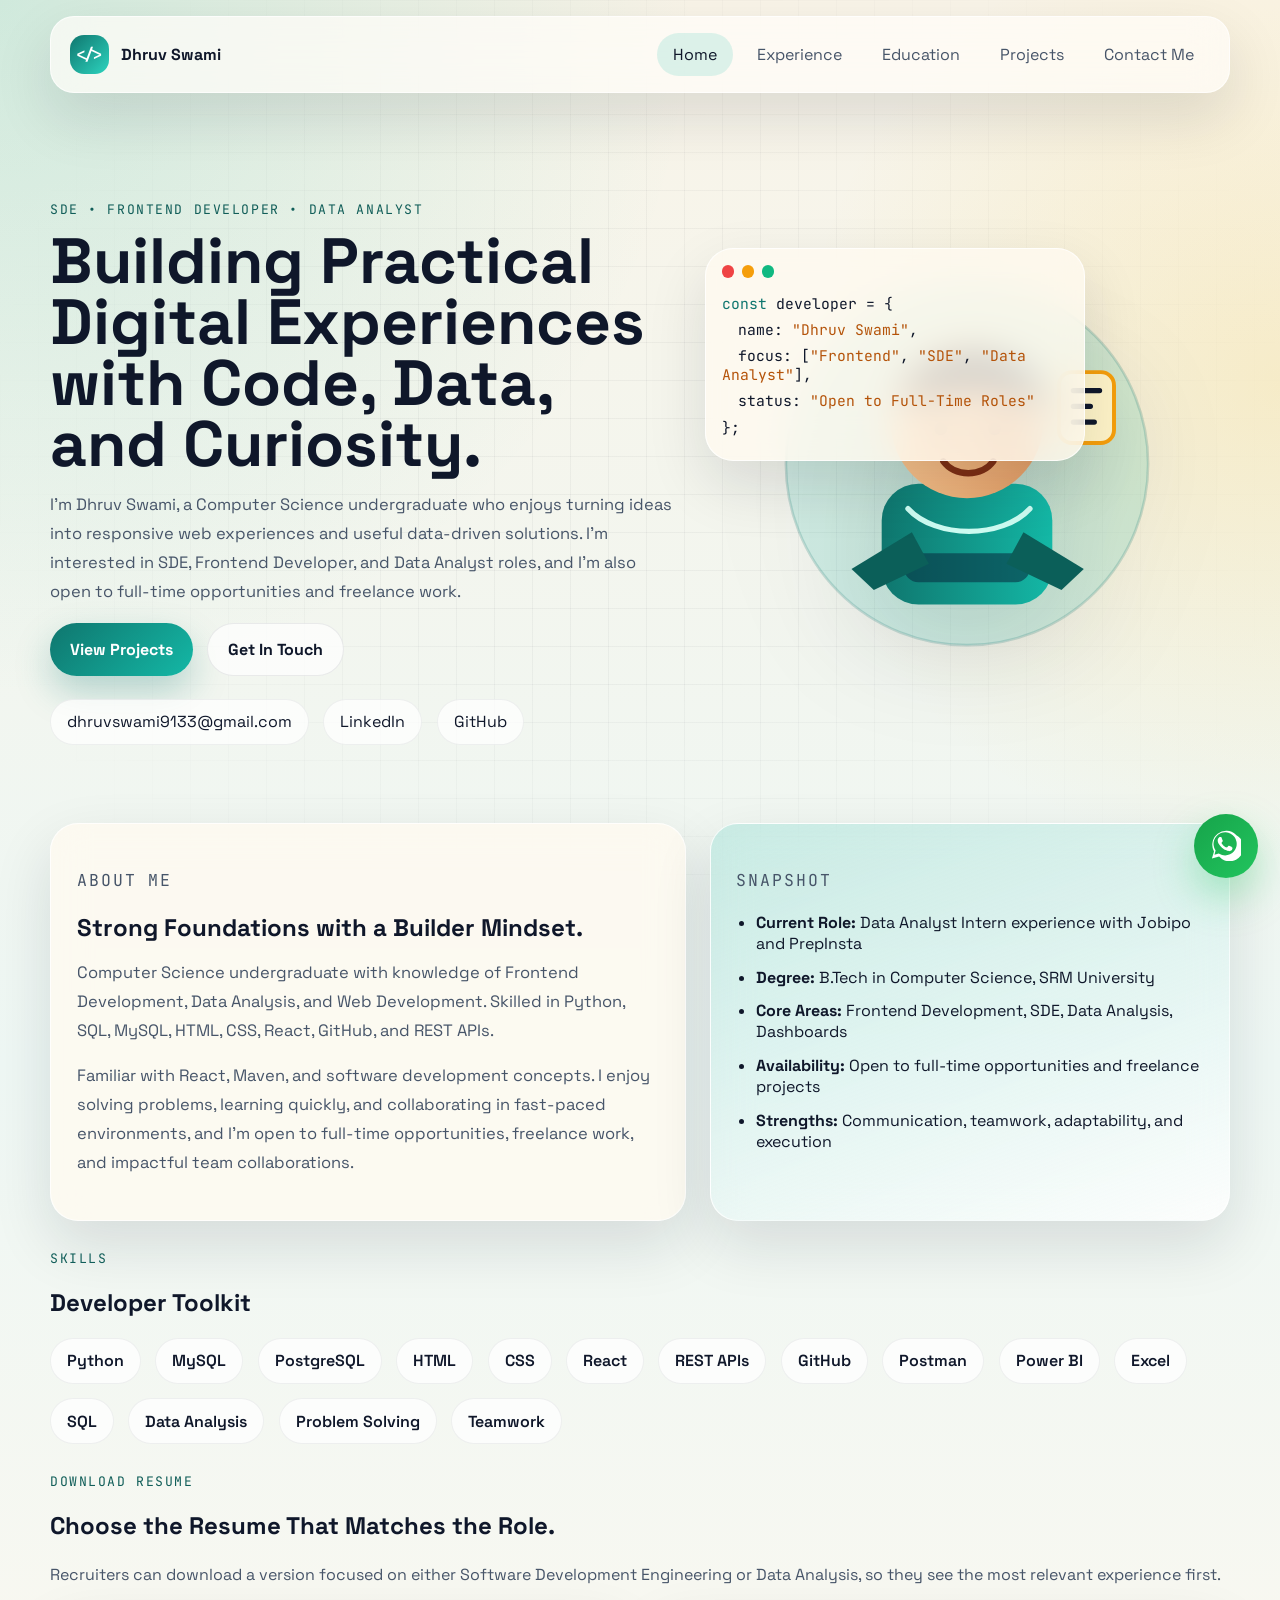
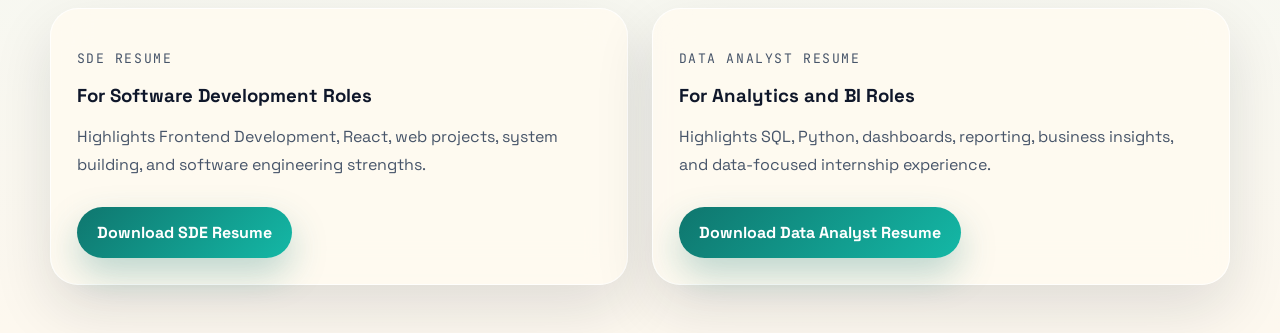
==== index.html @ 0d9c602c "Add files via upload" ====
<!DOCTYPE html>
<html lang="en">
  <head>
    <meta charset="UTF-8" />
    <meta name="viewport" content="width=device-width, initial-scale=1.0" />
    <title>Dhruv Swami | SDE, Frontend Developer & Data Analyst</title>
    <meta
      name="description"
      content="Interactive resume and portfolio of Dhruv Swami, a Computer Science undergraduate focused on Frontend Development, SDE roles, Data Analysis, and Web Development."
    />
    <link rel="preconnect" href="https://fonts.googleapis.com" />
    <link rel="preconnect" href="https://fonts.gstatic.com" crossorigin />
    <link
      href="https://fonts.googleapis.com/css2?family=JetBrains+Mono:wght@400;600;700&family=Space+Grotesk:wght@400;500;700&display=swap"
      rel="stylesheet"
    />
    <link rel="stylesheet" href="styles.css" />
  </head>
  <body data-page="home">
    <div class="page-shell">
      <header class="site-header">
        <a class="brand" href="index.html">
          <span class="brand-mark">&lt;/&gt;</span>
          <span>Dhruv Swami</span>
        </a>
        <nav class="site-nav" aria-label="Primary navigation">
          <a href="index.html" data-nav="home">Home</a>
          <a href="experience.html" data-nav="experience">Experience</a>
          <a href="education.html" data-nav="education">Education</a>
          <a href="projects.html" data-nav="projects">Projects</a>
          <a href="contact.html" data-nav="contact">Contact Me</a>
        </nav>
      </header>

      <main>
        <section class="hero section reveal">
          <div class="hero-copy">
            <p class="eyebrow">SDE • Frontend Developer • Data Analyst</p>
            <h1>Building Practical Digital Experiences with Code, Data, and Curiosity.</h1>
            <p class="lead">
              I’m Dhruv Swami, a Computer Science undergraduate who enjoys turning ideas
              into responsive web experiences and useful data-driven solutions. I’m
              interested in SDE, Frontend Developer, and Data Analyst roles, and I’m
              also open to full-time opportunities and freelance work.
            </p>
            <div class="hero-actions">
              <a class="button button-primary" href="projects.html">View Projects</a>
              <a class="button button-secondary" href="contact.html">Get In Touch</a>
            </div>
            <div class="contact-pills">
              <a href="mailto:dhruvswami9133@gmail.com">dhruvswami9133@gmail.com</a>
              <a href="https://www.linkedin.com/in/dhruv-swami/" target="_blank" rel="noreferrer">LinkedIn</a>
              <a href="https://github.com/Dhruv9133" target="_blank" rel="noreferrer">GitHub</a>
            </div>
          </div>

          <div class="hero-visual reveal">
            <div class="code-window floating">
              <div class="window-bar">
                <span></span><span></span><span></span>
              </div>
              <div class="window-content">
                <p><span class="code-key">const</span> developer = {</p>
                <p><span class="code-indent">name:</span> <span class="code-string">"Dhruv Swami"</span>,</p>
                <p><span class="code-indent">focus:</span> [<span class="code-string">"Frontend"</span>, <span class="code-string">"SDE"</span>, <span class="code-string">"Data Analyst"</span>],</p>
                <p><span class="code-indent">status:</span> <span class="code-string typing-text"></span></p>
                <p>};</p>
              </div>
            </div>

            <div class="developer-character">
              <svg viewBox="0 0 320 320" aria-hidden="true">
                <defs>
                  <linearGradient id="skin" x1="0%" x2="100%">
                    <stop offset="0%" stop-color="#f6c28b" />
                    <stop offset="100%" stop-color="#e09a62" />
                  </linearGradient>
                  <linearGradient id="hoodie" x1="0%" x2="100%">
                    <stop offset="0%" stop-color="#0f766e" />
                    <stop offset="100%" stop-color="#14b8a6" />
                  </linearGradient>
                </defs>
                <circle cx="160" cy="160" r="138" class="character-halo" />
                <rect x="95" y="175" width="130" height="92" rx="28" fill="url(#hoodie)" />
                <circle cx="160" cy="128" r="58" fill="url(#skin)" />
                <path d="M109 112c8-42 97-57 112 4-17-8-37-14-56-14-20 0-42 8-56 10z" fill="#1f2937" />
                <circle cx="140" cy="133" r="5" fill="#1f2937" />
                <circle cx="181" cy="133" r="5" fill="#1f2937" />
                <path d="M142 158c9 12 29 12 38 0" fill="none" stroke="#7c2d12" stroke-width="5" stroke-linecap="round" />
                <path d="M115 194c21 23 72 23 93 0" fill="none" stroke="#ccfbf1" stroke-width="4" stroke-linecap="round" />
                <rect x="112" y="228" width="96" height="22" rx="11" fill="#083344" opacity="0.6" />
                <path d="M72 240l46-28 13 24-42 20z" fill="#0b5f59" />
                <path d="M249 240l-46-28-13 24 42 20z" fill="#0b5f59" />
                <rect x="230" y="90" width="42" height="54" rx="10" class="mini-card" />
                <path d="M241 104h20M241 116h13M241 128h16" stroke="#0f172a" stroke-width="4" stroke-linecap="round" />
              </svg>
            </div>
          </div>
        </section>

        <section class="section about-grid">
          <article class="info-card reveal">
            <p class="section-tag">About Me</p>
            <h2>Strong Foundations with a Builder Mindset.</h2>
            <p>
              Computer Science undergraduate with knowledge of Frontend Development,
              Data Analysis, and Web Development. Skilled in Python, SQL, MySQL, HTML,
              CSS, React, GitHub, and REST APIs.
            </p>
            <p>
              Familiar with React, Maven, and software development
              concepts. I enjoy solving problems, learning quickly, and collaborating in
              fast-paced environments, and I’m open to full-time opportunities,
              freelance work, and impactful team collaborations.
            </p>
          </article>

          <article class="info-card highlight reveal">
            <p class="section-tag">Snapshot</p>
            <ul class="stat-list">
              <li><strong>Current Role:</strong> Data Analyst Intern experience with Jobipo and PrepInsta</li>
              <li><strong>Degree:</strong> B.Tech in Computer Science, SRM University</li>
              <li><strong>Core Areas:</strong> Frontend Development, SDE, Data Analysis, Dashboards</li>
              <li><strong>Availability:</strong> Open to full-time opportunities and freelance projects</li>
              <li><strong>Strengths:</strong> Communication, teamwork, adaptability, and execution</li>
            </ul>
          </article>
        </section>

        <section class="section skills-section reveal">
          <div class="section-heading">
            <p class="section-tag">Skills</p>
            <h2>Developer Toolkit</h2>
          </div>
          <div class="chip-grid">
            <span>Python</span>
            <span>MySQL</span>
            <span>PostgreSQL</span>
            <span>HTML</span>
            <span>CSS</span>
            <span>React</span>
            <span>REST APIs</span>
            <span>GitHub</span>
            <span>Postman</span>
            <span>Power BI</span>
            <span>Excel</span>
            <span>SQL</span>
            <span>Data Analysis</span>
            <span>Problem Solving</span>
            <span>Teamwork</span>
          </div>
        </section>

        <section class="section resume-download-section reveal">
          <div class="section-heading">
            <p class="section-tag">Download Resume</p>
            <h2>Choose the Resume That Matches the Role.</h2>
            <p class="download-copy">
              Recruiters can download a version focused on either Software Development
              Engineering or Data Analysis, so they see the most relevant experience
              first.
            </p>
          </div>
          <div class="download-grid">
            <article class="download-card">
              <p class="project-type">SDE Resume</p>
              <h3>For Software Development Roles</h3>
              <p>
                Highlights Frontend Development, React, web projects, system building,
                and software engineering strengths.
              </p>
              <a class="button button-primary" href="Dhruv_Swami_SDE_Resume.pdf" download="Dhruv_Swami_SDE_Resume.pdf">
                Download SDE Resume
              </a>
            </article>
            <article class="download-card">
              <p class="project-type">Data Analyst Resume</p>
              <h3>For Analytics and BI Roles</h3>
              <p>
                Highlights SQL, Python, dashboards, reporting, business insights, and
                data-focused internship experience.
              </p>
              <a
                class="button button-primary"
                href="Dhruv_Swami_Data_Analyst_Resume.pdf"
                download="Dhruv_Swami_Data_Analyst_Resume.pdf"
              >
                Download Data Analyst Resume
              </a>
            </article>
          </div>
        </section>
      </main>
    </div>

    <a
      class="whatsapp-fab"
      href="https://wa.me/919664128188"
      target="_blank"
      rel="noreferrer"
      aria-label="Chat on WhatsApp"
    >
      <svg viewBox="0 0 32 32" aria-hidden="true">
        <path
          d="M27.1 4.8A14.7 14.7 0 0 0 4.2 22.6L2 30l7.6-2A14.7 14.7 0 1 0 27 5l.1-.2Zm-11.2 22a12.2 12.2 0 0 1-6.2-1.7l-.5-.3-4.5 1.2 1.2-4.4-.3-.5a12.2 12.2 0 1 1 10.3 5.7Zm6.7-9.1c-.4-.2-2.1-1-2.4-1.1-.3-.1-.6-.2-.9.2s-1 1.1-1.2 1.3c-.2.2-.5.3-.9.1-.4-.2-1.7-.6-3.2-2-.9-.8-1.6-1.9-1.8-2.2-.2-.4 0-.6.2-.8.2-.2.4-.5.6-.7.2-.2.3-.4.4-.7.1-.2.1-.5 0-.7-.1-.2-.9-2.2-1.2-3-.3-.7-.6-.6-.9-.6h-.8c-.3 0-.7.1-1 .5-.4.4-1.4 1.3-1.4 3.2 0 1.9 1.4 3.7 1.6 4 .2.2 2.8 4.3 6.7 5.9 3.9 1.7 3.9 1.1 4.6 1.1.7 0 2.1-.9 2.4-1.8.3-.9.3-1.7.2-1.8 0-.2-.3-.3-.7-.5Z"
        />
      </svg>
    </a>

    <script src="script.js"></script>
  </body>
</html>
---- styles.css ----
:root {
  --bg: #f3efe5;
  --bg-soft: #fffaf0;
  --surface: rgba(255, 250, 240, 0.8);
  --surface-strong: #fffdf8;
  --text: #0f172a;
  --muted: #475569;
  --accent: #0f766e;
  --accent-strong: #115e59;
  --accent-soft: #ccfbf1;
  --line: rgba(15, 23, 42, 0.1);
  --shadow: 0 24px 60px rgba(15, 23, 42, 0.12);
}

* {
  box-sizing: border-box;
}

html {
  scroll-behavior: smooth;
}

body {
  margin: 0;
  min-height: 100vh;
  font-family: "Space Grotesk", sans-serif;
  color: var(--text);
  background:
    radial-gradient(circle at top left, rgba(20, 184, 166, 0.18), transparent 30%),
    radial-gradient(circle at right 20%, rgba(251, 191, 36, 0.18), transparent 24%),
    linear-gradient(180deg, #f9f4e8 0%, #eef7f4 55%, #fdf8ef 100%);
  overflow-x: hidden;
}

body::before {
  content: "";
  position: fixed;
  inset: 0;
  background-image:
    linear-gradient(rgba(15, 23, 42, 0.04) 1px, transparent 1px),
    linear-gradient(90deg, rgba(15, 23, 42, 0.04) 1px, transparent 1px);
  background-size: 38px 38px;
  mask-image: radial-gradient(circle at center, black 30%, transparent 85%);
  pointer-events: none;
}

a {
  color: inherit;
  text-decoration: none;
}

.page-shell {
  width: min(1180px, calc(100% - 2rem));
  margin: 0 auto;
  padding-bottom: 3rem;
}

.site-header {
  position: sticky;
  top: 1rem;
  z-index: 20;
  display: flex;
  justify-content: space-between;
  align-items: center;
  gap: 1rem;
  margin: 1rem 0 2rem;
  padding: 1rem 1.2rem;
  background: rgba(255, 253, 248, 0.72);
  border: 1px solid rgba(255, 255, 255, 0.7);
  backdrop-filter: blur(18px);
  border-radius: 24px;
  box-shadow: var(--shadow);
}

.brand {
  display: inline-flex;
  align-items: center;
  gap: 0.75rem;
  font-weight: 700;
}

.brand-mark {
  display: inline-grid;
  place-items: center;
  width: 2.4rem;
  height: 2.4rem;
  border-radius: 14px;
  background: linear-gradient(135deg, var(--accent), #2dd4bf);
  color: white;
  font-family: "JetBrains Mono", monospace;
}

.site-nav {
  display: flex;
  align-items: center;
  gap: 0.5rem;
  flex-wrap: wrap;
  justify-content: flex-end;
}

.site-nav a {
  padding: 0.7rem 1rem;
  border-radius: 999px;
  color: var(--muted);
  transition: 0.25s ease;
}

.site-nav a:hover,
.site-nav a.active {
  color: var(--text);
  background: rgba(20, 184, 166, 0.14);
}

.hero,
.about-grid,
.contact-grid,
.education-grid,
.project-grid,
.download-grid {
  display: grid;
  gap: 1.5rem;
}

.hero {
  grid-template-columns: 1.2fr 1fr;
  align-items: center;
  padding: 2rem 0 1rem;
  min-height: 74vh;
}

.eyebrow,
.section-tag,
.project-type,
.year-label {
  text-transform: uppercase;
  letter-spacing: 0.12em;
  font-size: 0.82rem;
  font-family: "JetBrains Mono", monospace;
  color: var(--accent-strong);
}

.hero h1,
.page-intro h1 {
  font-size: clamp(2.6rem, 5vw, 5rem);
  line-height: 0.95;
  margin: 0.8rem 0 1rem;
}

.lead,
.page-intro p,
.info-card p,
.timeline-body li,
.project-card li,
.contact-card a,
.education-card p {
  color: var(--muted);
  line-height: 1.75;
  font-size: 1.03rem;
}

.hero-actions,
.contact-pills,
.chip-grid {
  display: flex;
  flex-wrap: wrap;
  gap: 0.9rem;
}

.button {
  display: inline-flex;
  align-items: center;
  justify-content: center;
  padding: 0.95rem 1.25rem;
  border-radius: 999px;
  font-weight: 700;
  transition: transform 0.25s ease, box-shadow 0.25s ease, background 0.25s ease;
}

.button:hover {
  transform: translateY(-2px);
}

.button-primary {
  background: linear-gradient(135deg, var(--accent), #14b8a6);
  color: white;
  box-shadow: 0 16px 36px rgba(15, 118, 110, 0.28);
}

.button-secondary {
  background: rgba(255, 255, 255, 0.7);
  border: 1px solid rgba(15, 23, 42, 0.08);
}

.contact-pills {
  margin-top: 1.4rem;
}

.contact-pills a,
.chip-grid span,
.timeline-meta span {
  padding: 0.72rem 1rem;
  border-radius: 999px;
  background: rgba(255, 255, 255, 0.72);
  border: 1px solid rgba(15, 23, 42, 0.06);
}

.hero-visual {
  position: relative;
  display: grid;
  place-items: center;
  min-height: 520px;
}

.code-window,
.info-card,
.timeline-card,
.education-card,
.project-card,
.contact-card,
.download-card {
  background: var(--surface);
  border: 1px solid rgba(255, 255, 255, 0.8);
  border-radius: 28px;
  box-shadow: var(--shadow);
  backdrop-filter: blur(18px);
}

.code-window {
  position: absolute;
  top: 8%;
  left: 0;
  width: min(380px, 92%);
  padding: 1rem;
  z-index: 2;
}

.window-bar {
  display: flex;
  gap: 0.45rem;
  margin-bottom: 1rem;
}

.window-bar span {
  width: 0.8rem;
  height: 0.8rem;
  border-radius: 50%;
  background: #f59e0b;
}

.window-bar span:nth-child(1) {
  background: #ef4444;
}

.window-bar span:nth-child(2) {
  background: #f59e0b;
}

.window-bar span:nth-child(3) {
  background: #10b981;
}

.window-content {
  font-family: "JetBrains Mono", monospace;
  font-size: 0.92rem;
}

.window-content p {
  margin: 0.45rem 0;
}

.code-key {
  color: #0f766e;
}

.code-string {
  color: #b45309;
}

.code-indent {
  margin-left: 1rem;
  display: inline-block;
}

.developer-character {
  width: min(420px, 100%);
  filter: drop-shadow(0 30px 50px rgba(15, 23, 42, 0.15));
}

.developer-character svg {
  width: 100%;
  height: auto;
}

.character-halo {
  fill: rgba(20, 184, 166, 0.16);
  stroke: rgba(15, 118, 110, 0.2);
  stroke-width: 2;
}

.mini-card {
  fill: #fef3c7;
  stroke: #f59e0b;
  stroke-width: 3;
}

.section,
.inner-page {
  padding: 1rem 0 0;
}

.about-grid {
  grid-template-columns: 1.1fr 0.9fr;
  margin-top: 1rem;
}

.info-card,
.education-card,
.project-card,
.contact-card,
.download-card {
  padding: 1.6rem;
}

.highlight {
  background: linear-gradient(160deg, rgba(20, 184, 166, 0.18), rgba(255, 255, 255, 0.78));
}

.stat-list,
.timeline-body ul,
.project-card ul {
  padding-left: 1.2rem;
  margin: 0.8rem 0 0;
}

.stat-list li,
.timeline-body li,
.project-card li {
  margin-bottom: 0.8rem;
}

.section-heading {
  margin-bottom: 1rem;
}

.chip-grid span {
  font-weight: 600;
}

.page-intro {
  max-width: 760px;
  padding: 2rem 0 1rem;
}

.timeline {
  position: relative;
  display: grid;
  gap: 1.3rem;
  margin-top: 1rem;
}

.timeline::before {
  content: "";
  position: absolute;
  left: 123px;
  top: 0;
  bottom: 0;
  width: 2px;
  background: linear-gradient(var(--accent), transparent);
}

.timeline-card {
  display: grid;
  grid-template-columns: 200px 1fr;
  gap: 1rem;
  padding: 1.5rem;
}

.timeline-meta p,
.timeline-body h3,
.contact-card h2,
.education-card h2,
.project-card h2,
.info-card h2 {
  margin-top: 0;
}

.timeline-meta p {
  margin-bottom: 0.8rem;
  font-weight: 700;
}

.timeline-body h2,
.page-intro h1,
.info-card h2 {
  margin-bottom: 0.5rem;
}

.timeline-body h3 {
  color: var(--accent-strong);
}

.education-grid {
  grid-template-columns: repeat(3, minmax(0, 1fr));
  margin-top: 1.2rem;
}

.project-grid {
  grid-template-columns: repeat(2, minmax(0, 1fr));
  margin-top: 1.2rem;
}

.download-grid {
  grid-template-columns: repeat(2, minmax(0, 1fr));
  margin-top: 1.2rem;
}

.contact-grid {
  grid-template-columns: repeat(2, minmax(0, 1fr));
  margin-top: 1.2rem;
}

.download-copy,
.download-card p {
  color: var(--muted);
  line-height: 1.75;
}

.download-card h3 {
  margin-top: 0;
  margin-bottom: 0.65rem;
}

.download-card .button {
  margin-top: 0.75rem;
}

.inline-link {
  display: inline-flex;
  margin-top: 0.6rem;
  color: var(--accent-strong);
  font-weight: 700;
}

.whatsapp-fab {
  position: fixed;
  right: 1.4rem;
  bottom: 1.4rem;
  z-index: 30;
  width: 4rem;
  height: 4rem;
  display: grid;
  place-items: center;
  background: linear-gradient(135deg, #16a34a, #22c55e);
  color: white;
  border-radius: 50%;
  box-shadow: 0 18px 40px rgba(34, 197, 94, 0.35);
  transition: transform 0.25s ease;
}

.whatsapp-fab:hover {
  transform: scale(1.06);
}

.whatsapp-fab svg {
  width: 1.9rem;
  fill: currentColor;
}

.reveal {
  opacity: 0;
  transform: translateY(26px);
  transition: opacity 0.8s ease, transform 0.8s ease;
}

.reveal.visible {
  opacity: 1;
  transform: translateY(0);
}

.floating {
  animation: drift 5.4s ease-in-out infinite;
}

@keyframes drift {
  0%,
  100% {
    transform: translateY(0px);
  }
  50% {
    transform: translateY(-12px);
  }
}

@media (max-width: 980px) {
  .hero,
  .about-grid,
  .education-grid,
  .project-grid,
  .download-grid,
  .contact-grid,
  .timeline-card {
    grid-template-columns: 1fr;
  }

  .timeline::before {
    display: none;
  }

  .site-header {
    position: static;
  }

  .hero {
    min-height: auto;
    padding-top: 1rem;
  }

  .hero-visual {
    min-height: 460px;
  }

  .code-window {
    position: relative;
    top: auto;
    left: auto;
    margin-bottom: -1rem;
  }
}

@media (max-width: 640px) {
  .page-shell {
    width: min(100% - 1rem, 1180px);
  }

  .site-header {
    padding: 1rem;
    border-radius: 20px;
  }

  .site-nav {
    justify-content: flex-start;
  }

  .site-nav a {
    padding: 0.65rem 0.8rem;
    font-size: 0.95rem;
  }

  .hero h1,
  .page-intro h1 {
    font-size: 2.35rem;
  }

  .contact-pills,
  .hero-actions,
  .chip-grid {
    gap: 0.7rem;
  }
}
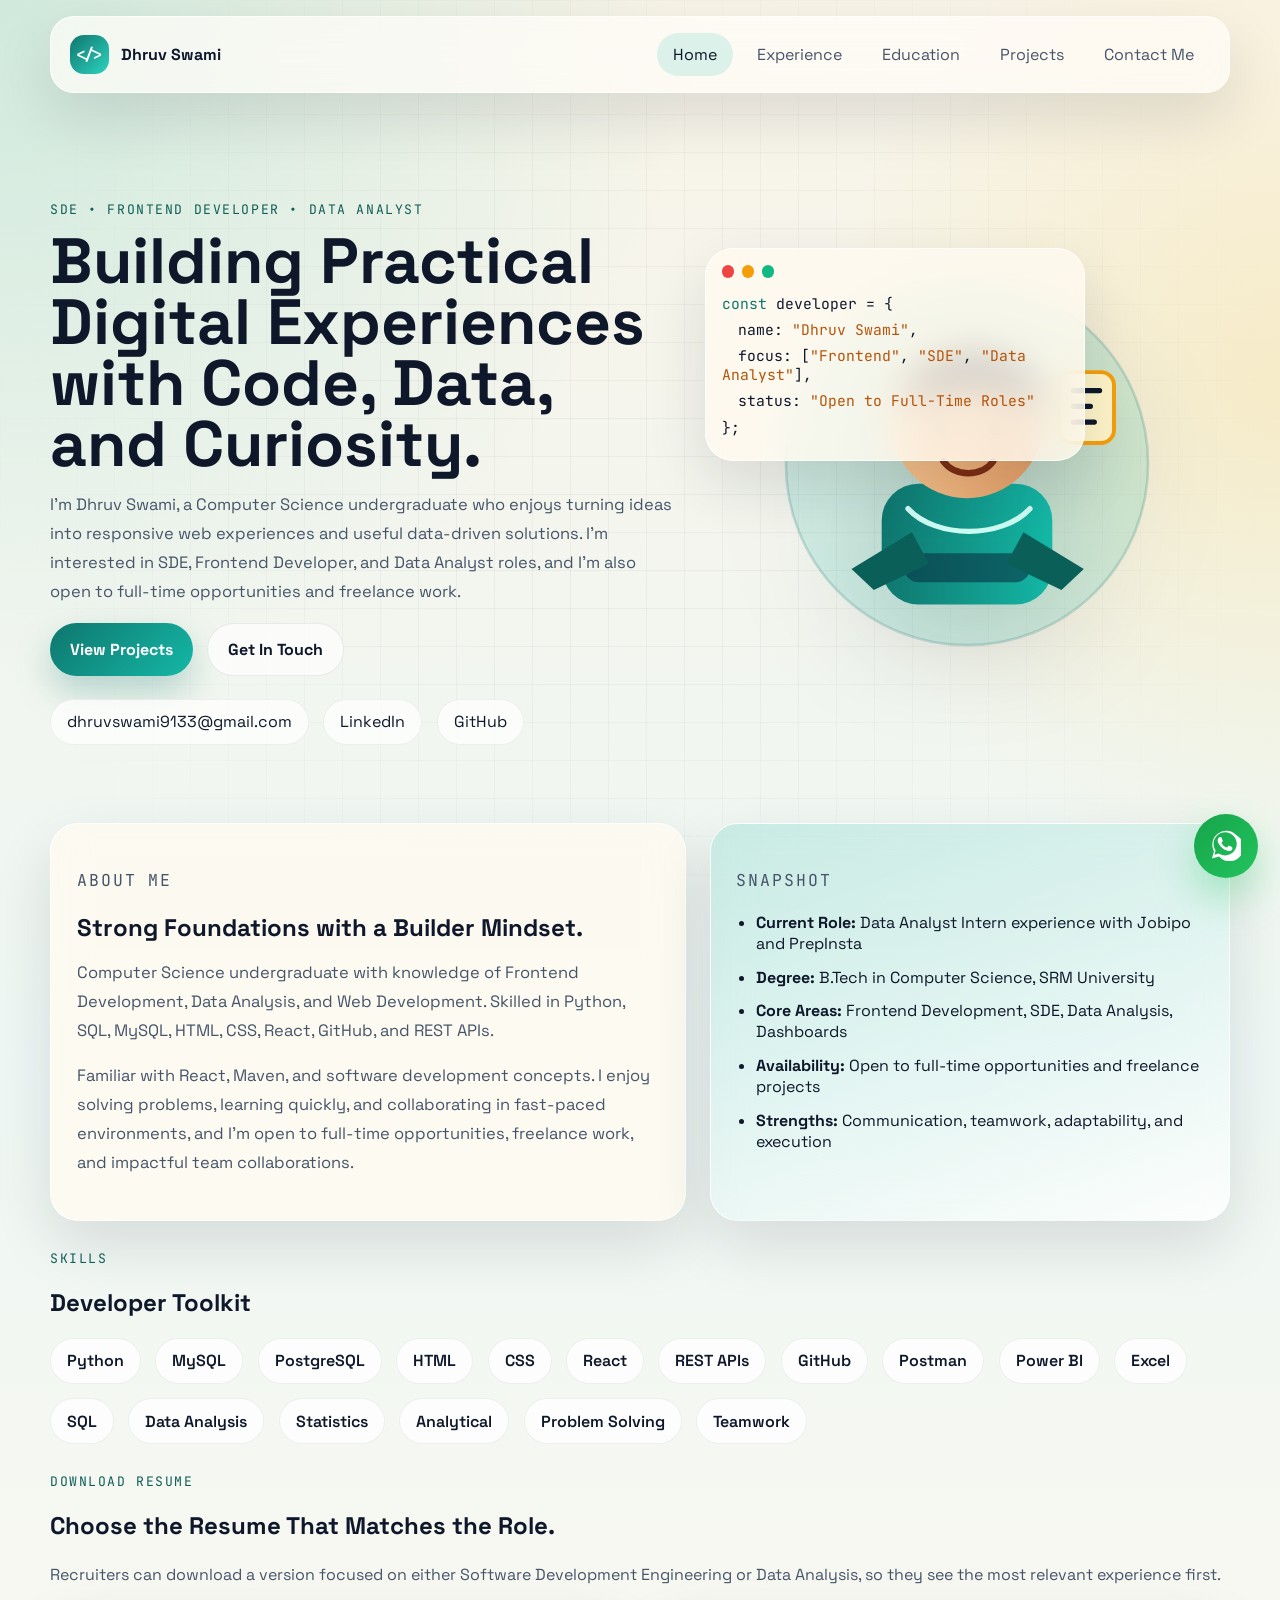
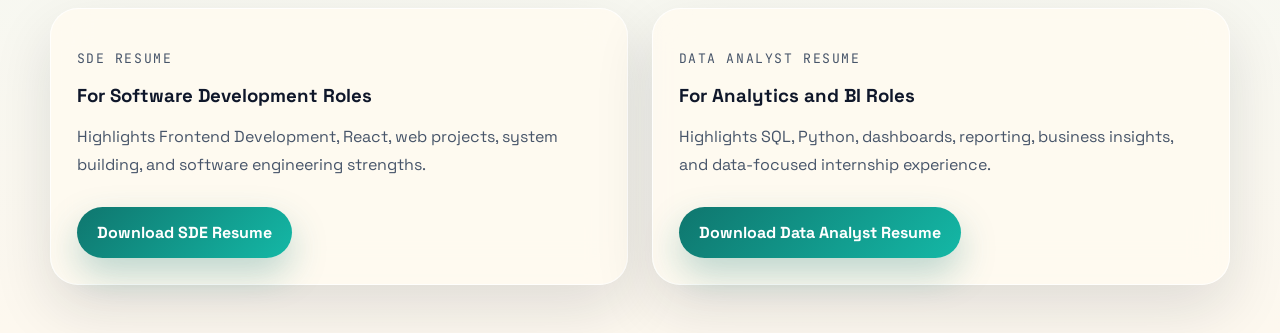
==== commit fd39db49: "Updated portfolio" ====
--- a/index.html
+++ b/index.html
@@ -146,6 +146,8 @@
             <span>Excel</span>
             <span>SQL</span>
             <span>Data Analysis</span>
+            <span>Statistics</span>
+            <span>Analytical</span>
             <span>Problem Solving</span>
             <span>Teamwork</span>
           </div>
